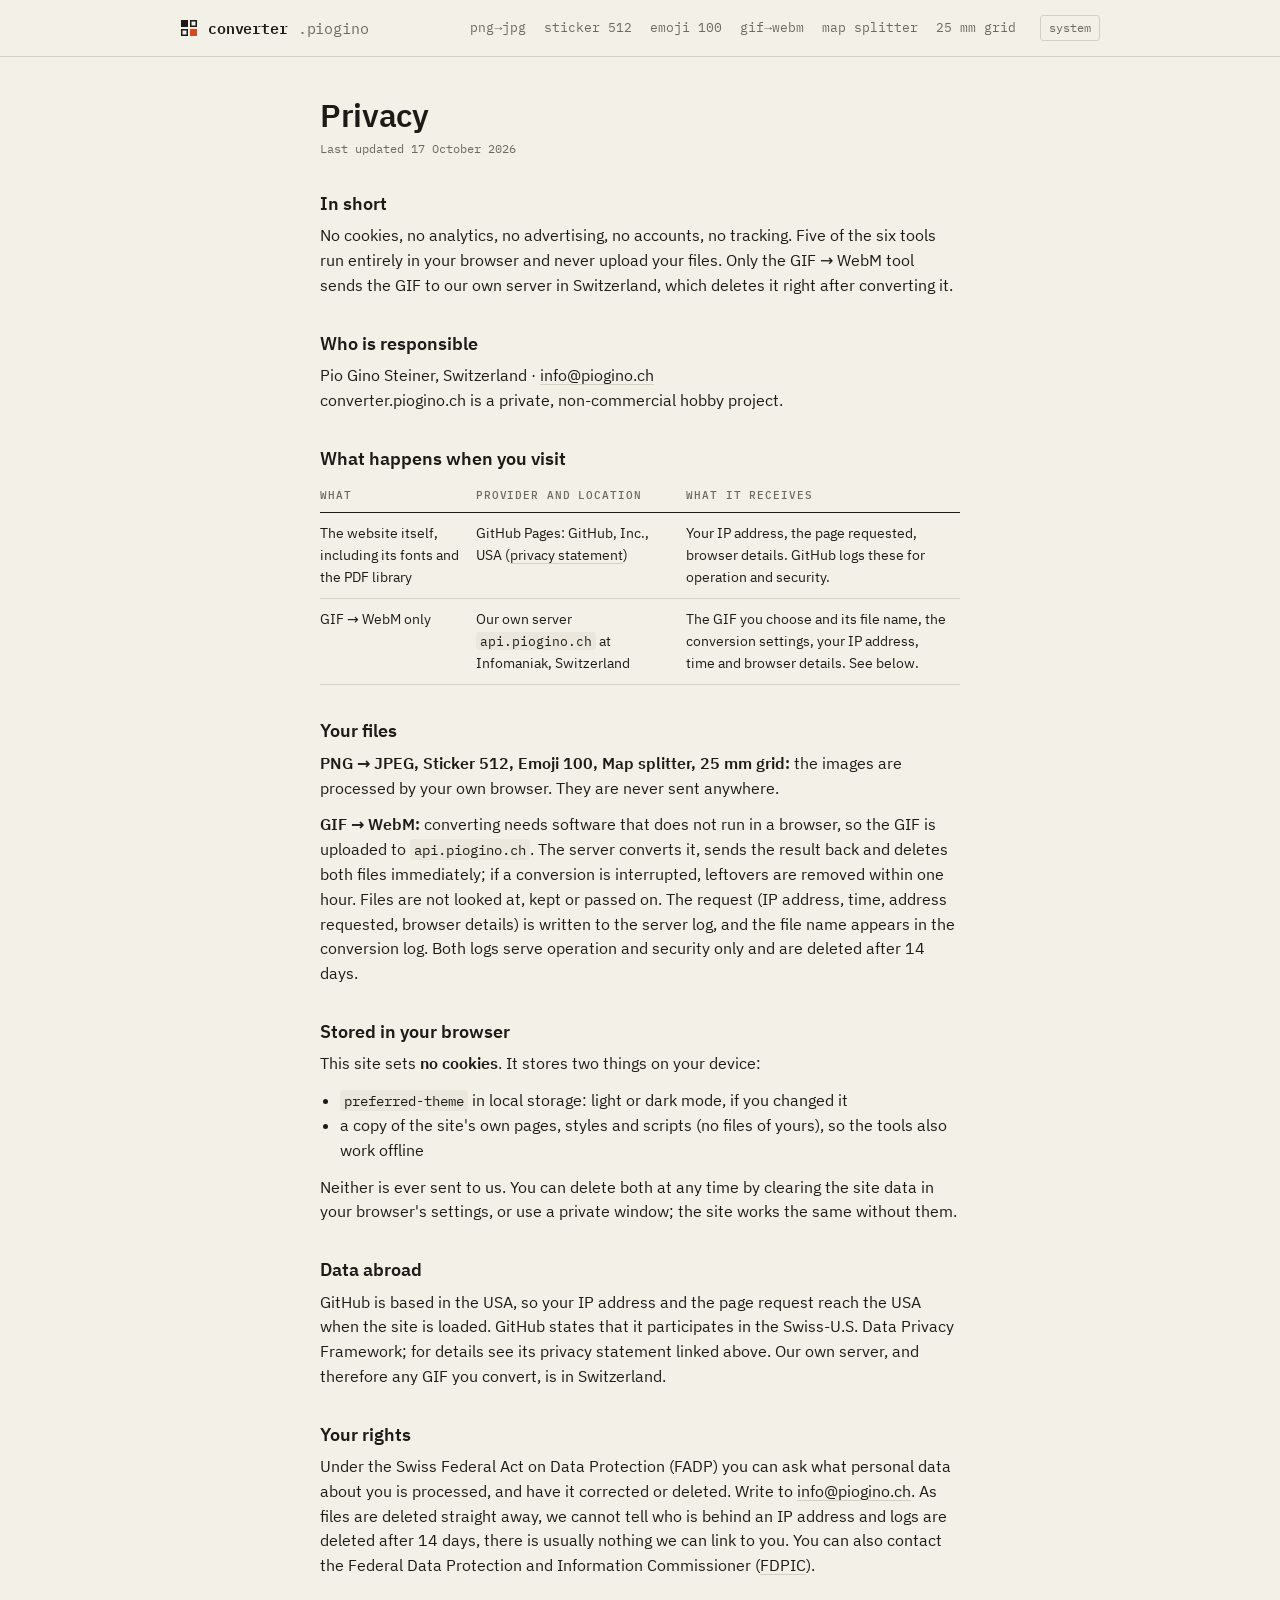
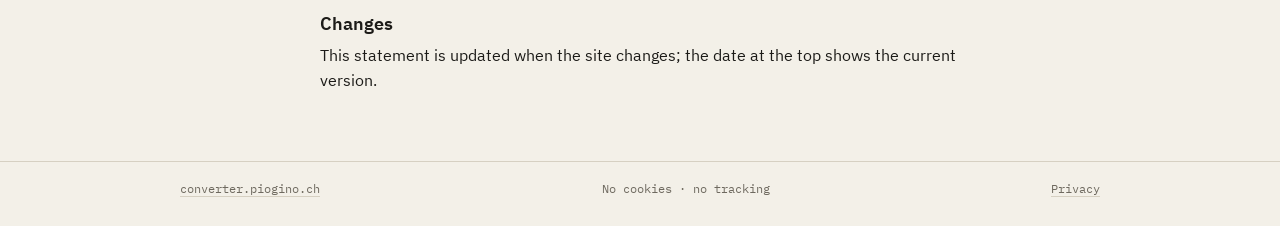
==== privacy.html @ 75ac728a "Add privacy page, self-host fonts and jsPDF Serve IBM Plex and jsPDF from the site instead of Google" ====
<!doctype html>
<html lang="en">
<head>
  <meta charset="utf-8">
  <meta name="viewport" content="width=device-width, initial-scale=1">
  <title>Privacy · converter.piogino</title>
  <meta name="description" content="What converter.piogino.ch does with your data: no cookies, no tracking, images stay in your browser.">
  <link rel="canonical" href="https://converter.piogino.ch/privacy.html">
  <link rel="icon" href="/assets/icons/icon.svg" type="image/svg+xml">
  <link rel="apple-touch-icon" href="/assets/icons/icon-192.png">
  <link rel="manifest" href="/manifest.json">
  <meta name="theme-color" content="#f3f0e8" media="(prefers-color-scheme: light)">
  <meta name="theme-color" content="#151412" media="(prefers-color-scheme: dark)">
  <link rel="stylesheet" href="/assets/site.css">
  <script>try{var t=localStorage.getItem('preferred-theme');if(t==='light'||t==='dark')document.documentElement.dataset.theme=t}catch(e){}</script>
</head>
<body>
  <!-- Privacy statement (Swiss FADP / nDSG Art. 19, Telecommunications Act Art. 45c). Keep it in step with reality:
       when a service, a stored value or the log retention changes, update this page and its date. -->
  <header class="site-head">
    <div class="wrap">
      <a class="mark" href="/"><svg viewBox="0 0 18 18" aria-hidden="true"><rect x="1" y="1" width="7" height="7" fill="currentColor"/><rect x="10.75" y="1.75" width="5.5" height="5.5" fill="none" stroke="currentColor" stroke-width="1.5"/><rect x="1.75" y="10.75" width="5.5" height="5.5" fill="none" stroke="currentColor" stroke-width="1.5"/><rect x="10" y="10" width="7" height="7" fill="var(--accent)"/></svg>converter<span>.piogino</span></a>
      <nav class="tools-nav" aria-label="Tools">
        <a href="/pages/converters/png-to-jpeg.html">png→jpg</a>
        <a href="/pages/converters/png-stickers.html">sticker 512</a>
        <a href="/pages/converters/png-icons.html">emoji 100</a>
        <a href="/pages/converters/gif-to-webm.html">gif→webm</a>
        <a href="/pages/converters/image-splitter.html">map splitter</a>
        <a href="/pages/converters/grid-generator.html">25 mm grid</a>
      </nav>
      <button class="theme-btn" type="button">system</button>
    </div>
  </header>

  <main class="wrap prose">
    <h1>Privacy</h1>
    <p class="updated">Last updated 17 October 2026</p>

    <h2>In short</h2>
    <p>No cookies, no analytics, no advertising, no accounts, no tracking. Five of the six tools run entirely in your
      browser and never upload your files. Only the GIF → WebM tool sends the GIF to our own server in Switzerland, which
      deletes it right after converting it.</p>

    <h2>Who is responsible</h2>
    <p>Pio Gino Steiner, Switzerland · <a href="mailto:info@piogino.ch">info@piogino.ch</a><br>
      converter.piogino.ch is a private, non-commercial hobby project.</p>

    <h2>What happens when you visit</h2>
    <div class="table-wrap"><table>
      <thead><tr><th>What</th><th>Provider and location</th><th>What it receives</th></tr></thead>
      <tbody>
        <tr><td>The website itself, including its fonts and the PDF library</td>
          <td>GitHub Pages: GitHub, Inc., USA (<a href="https://docs.github.com/en/site-policy/privacy-policies/github-general-privacy-statement" target="_blank" rel="noopener">privacy statement</a>)</td>
          <td>Your IP address, the page requested, browser details. GitHub logs these for operation and security.</td></tr>
        <tr><td>GIF → WebM only</td>
          <td>Our own server <code>api.piogino.ch</code> at Infomaniak, Switzerland</td>
          <td>The GIF you choose and its file name, the conversion settings, your IP address, time and browser details.
            See below.</td></tr>
      </tbody>
    </table></div>

    <h2>Your files</h2>
    <p><strong>PNG → JPEG, Sticker 512, Emoji 100, Map splitter, 25 mm grid:</strong> the images are processed by your
      own browser. They are never sent anywhere.</p>
    <p><strong>GIF → WebM:</strong> converting needs software that does not run in a browser, so the GIF is uploaded to
      <code>api.piogino.ch</code>. The server converts it, sends the result back and deletes both files immediately; if a
      conversion is interrupted, leftovers are removed within one hour. Files are not looked at, kept or passed on.
      The request (IP address, time, address requested, browser details) is written to the server log, and the file
      name appears in the conversion log. Both logs serve operation and security only and are deleted after 14 days.</p>

    <h2>Stored in your browser</h2>
    <p>This site sets <strong>no cookies</strong>. It stores two things on your device:</p>
    <ul>
      <li><code>preferred-theme</code> in local storage: light or dark mode, if you changed it</li>
      <li>a copy of the site's own pages, styles and scripts (no files of yours), so the tools also work offline</li>
    </ul>
    <p>Neither is ever sent to us. You can delete both at any time by clearing the site data in your browser's settings,
      or use a private window; the site works the same without them.</p>

    <h2>Data abroad</h2>
    <p>GitHub is based in the USA, so your IP address and the page request reach the USA when the site is loaded. GitHub
      states that it participates in the Swiss-U.S. Data Privacy Framework; for details see its privacy statement linked
      above. Our own server, and therefore any GIF you convert, is in Switzerland.</p>

    <h2>Your rights</h2>
    <p>Under the Swiss Federal Act on Data Protection (FADP) you can ask what personal data about you is processed, and
      have it corrected or deleted. Write to <a href="mailto:info@piogino.ch">info@piogino.ch</a>. As files are deleted
      straight away, we cannot tell who is behind an IP address and logs are deleted after 14 days, there is usually
      nothing we can link to you. You can also contact the Federal Data Protection and Information Commissioner
      (<a href="https://www.edoeb.admin.ch" target="_blank" rel="noopener">FDPIC</a>).</p>

    <h2>Changes</h2>
    <p>This statement is updated when the site changes; the date at the top shows the current version.</p>
  </main>

  <footer class="site-foot">
    <div class="wrap">
      <a href="/">converter.piogino.ch</a>
      <span>No cookies · no tracking</span>
      <a href="/privacy.html" aria-current="page">Privacy</a>
    </div>
  </footer>

  <script src="/assets/js/core.js"></script>
</body>
</html>
---- assets/site.css ----
/* converter.piogino.ch — one stylesheet for every page. */

/* IBM Plex, served from this site (SIL Open Font License, see assets/fonts/OFL.txt). */
@font-face { font-family: "IBM Plex Sans"; font-weight: 400; font-style: normal; font-display: swap; src: url("/assets/fonts/ibm-plex-sans-400.woff2") format("woff2"); }
@font-face { font-family: "IBM Plex Sans"; font-weight: 500; font-style: normal; font-display: swap; src: url("/assets/fonts/ibm-plex-sans-500.woff2") format("woff2"); }
@font-face { font-family: "IBM Plex Sans"; font-weight: 600; font-style: normal; font-display: swap; src: url("/assets/fonts/ibm-plex-sans-600.woff2") format("woff2"); }
@font-face { font-family: "IBM Plex Mono"; font-weight: 400; font-style: normal; font-display: swap; src: url("/assets/fonts/ibm-plex-mono-400.woff2") format("woff2"); }
@font-face { font-family: "IBM Plex Mono"; font-weight: 500; font-style: normal; font-display: swap; src: url("/assets/fonts/ibm-plex-mono-500.woff2") format("woff2"); }
@font-face { font-family: "IBM Plex Mono"; font-weight: 600; font-style: normal; font-display: swap; src: url("/assets/fonts/ibm-plex-mono-600.woff2") format("woff2"); }

:root {
  --paper: #f3f0e8;
  --paper-2: #ebe7dc;
  --ink: #1c1b18;
  --muted: #6e695f;
  --rule: #d6d0c2;
  --accent: #d9481f;
  --accent-ink: #ffffff;
  --ok: #2f7d4f;
  --bad: #b3261e;
  --checker-a: #e4dfd3;
  --checker-b: #f3f0e8;

  --sans: "IBM Plex Sans", system-ui, -apple-system, "Segoe UI", sans-serif;
  --mono: "IBM Plex Mono", ui-monospace, "SF Mono", Menlo, Consolas, monospace;
  --radius: 3px;
  --page: 960px;
  color-scheme: light;
}

@media (prefers-color-scheme: dark) {
  :root:not([data-theme="light"]) {
    --paper: #151412;
    --paper-2: #1d1c19;
    --ink: #ebe6da;
    --muted: #9b958a;
    --rule: #34312b;
    --accent: #ff6a3d;
    --accent-ink: #151412;
    --ok: #6cc28d;
    --bad: #ff8a80;
    --checker-a: #24221e;
    --checker-b: #1b1a17;
    color-scheme: dark;
  }
}
:root[data-theme="dark"] {
  --paper: #151412;
  --paper-2: #1d1c19;
  --ink: #ebe6da;
  --muted: #9b958a;
  --rule: #34312b;
  --accent: #ff6a3d;
  --accent-ink: #151412;
  --ok: #6cc28d;
  --bad: #ff8a80;
  --checker-a: #24221e;
  --checker-b: #1b1a17;
  color-scheme: dark;
}

*, *::before, *::after { box-sizing: border-box; }

html { -webkit-text-size-adjust: 100%; }

body {
  margin: 0;
  background: var(--paper);
  color: var(--ink);
  font: 400 16px/1.55 var(--sans);
  -webkit-font-smoothing: antialiased;
}

a { color: inherit; text-decoration-color: var(--rule); text-underline-offset: 3px; }
a:hover { text-decoration-color: var(--accent); }

:focus-visible { outline: 2px solid var(--accent); outline-offset: 2px; }

.wrap { max-width: var(--page); margin: 0 auto; padding: 0 20px; }

/* ---------- header ---------- */

.site-head {
  border-bottom: 1px solid var(--rule);
}
.site-head .wrap {
  display: flex;
  align-items: center;
  gap: 24px;
  min-height: 56px;
  flex-wrap: wrap;
}
.mark {
  font: 600 15px/1 var(--mono);
  letter-spacing: -0.01em;
  text-decoration: none;
  display: inline-flex;
  align-items: center;
  gap: 10px;
}
.mark span { color: var(--muted); font-weight: 400; }
.mark svg { width: 18px; height: 18px; }

.tools-nav {
  display: flex;
  gap: 4px 18px;
  flex-wrap: wrap;
  font: 400 13px/1 var(--mono);
  margin-left: auto;
}
.tools-nav a {
  text-decoration: none;
  color: var(--muted);
  padding: 6px 0;
  border-bottom: 2px solid transparent;
}
.tools-nav a:hover { color: var(--ink); }
.tools-nav a[aria-current="page"] { color: var(--ink); border-bottom-color: var(--accent); }

.theme-btn {
  background: none;
  border: 1px solid var(--rule);
  border-radius: var(--radius);
  color: var(--muted);
  font: 400 12px/1 var(--mono);
  padding: 6px 8px;
  cursor: pointer;
}
.theme-btn:hover { color: var(--ink); border-color: var(--ink); }

@media (max-width: 720px) {
  .tools-nav { order: 3; width: 100%; margin: 0 0 10px; gap: 2px 14px; }
}

/* ---------- page intro ---------- */

main { padding: 40px 0 72px; }

.intro { margin-bottom: 32px; }
.intro h1 {
  font-size: clamp(30px, 5vw, 44px);
  line-height: 1.05;
  letter-spacing: -0.025em;
  font-weight: 600;
  margin: 0 0 12px;
}
.intro h1 .arrow { color: var(--accent); font-weight: 400; }
.intro p { margin: 0; max-width: 60ch; color: var(--muted); }

.spec {
  display: flex;
  flex-wrap: wrap;
  gap: 6px 20px;
  margin-top: 16px;
  font: 400 12px/1.4 var(--mono);
  color: var(--muted);
  text-transform: uppercase;
  letter-spacing: 0.04em;
}
.spec b { color: var(--ink); font-weight: 500; }

/* ---------- form controls ---------- */

.panel {
  display: grid;
  grid-template-columns: repeat(auto-fit, minmax(200px, 1fr));
  gap: 20px 32px;
  padding: 20px 0;
  border-top: 1px solid var(--rule);
  border-bottom: 1px solid var(--rule);
  margin-bottom: 24px;
}
.field { display: flex; flex-direction: column; gap: 8px; min-width: 0; }
.field > label, .field > .label, legend {
  font: 500 11px/1 var(--mono);
  text-transform: uppercase;
  letter-spacing: 0.08em;
  color: var(--muted);
}
fieldset { border: 0; margin: 0; padding: 0; min-width: 0; }
fieldset legend { padding: 0; margin-bottom: 8px; }
.field output, .value {
  font: 400 13px/1 var(--mono);
  color: var(--ink);
}
.row { display: flex; align-items: center; gap: 12px; }
.row > input[type="range"] { flex: 1; }
.hint { font-size: 13px; color: var(--muted); margin: 0; }

input[type="range"] {
  -webkit-appearance: none;
  appearance: none;
  height: 20px;
  background: transparent;
  margin: 0;
  min-width: 0;
}
input[type="range"]::-webkit-slider-runnable-track { height: 2px; background: var(--rule); }
input[type="range"]::-moz-range-track { height: 2px; background: var(--rule); }
input[type="range"]::-webkit-slider-thumb {
  -webkit-appearance: none;
  width: 14px; height: 14px; margin-top: -6px;
  border-radius: 50%;
  background: var(--ink);
  border: 0;
}
input[type="range"]::-moz-range-thumb {
  width: 14px; height: 14px; border-radius: 50%; background: var(--ink); border: 0;
}
input[type="range"]:hover::-webkit-slider-thumb { background: var(--accent); }
input[type="range"]:hover::-moz-range-thumb { background: var(--accent); }

input[type="number"], input[type="text"], select {
  font: 400 14px/1 var(--mono);
  color: var(--ink);
  background: var(--paper);
  border: 1px solid var(--rule);
  border-radius: var(--radius);
  padding: 8px 10px;
  width: 100%;
  min-width: 0;
}
input[type="number"]:focus, select:focus { border-color: var(--ink); outline: none; }

input[type="color"] {
  width: 40px; height: 32px;
  padding: 2px;
  border: 1px solid var(--rule);
  border-radius: var(--radius);
  background: var(--paper);
  cursor: pointer;
}

/* segmented control built from radio inputs */
.seg {
  display: inline-flex;
  border: 1px solid var(--rule);
  border-radius: var(--radius);
  overflow: hidden;
  flex-wrap: wrap;
  max-width: 100%;
}
.seg label { position: relative; cursor: pointer; }
.seg input { position: absolute; opacity: 0; inset: 0; margin: 0; cursor: pointer; }
.seg span {
  display: block;
  padding: 7px 12px;
  font: 400 13px/1.2 var(--mono);
  color: var(--muted);
  border-right: 1px solid var(--rule);
  white-space: nowrap;
}
.seg label:last-child span { border-right: 0; }
.seg input:checked + span { background: var(--ink); color: var(--paper); }
.seg input:focus-visible + span { outline: 2px solid var(--accent); outline-offset: -2px; }

.check { display: inline-flex; align-items: center; gap: 8px; font-size: 14px; cursor: pointer; }
.check input { accent-color: var(--accent); width: 16px; height: 16px; margin: 0; }

/* ---------- buttons ---------- */

.btn {
  display: inline-flex;
  align-items: center;
  justify-content: center;
  gap: 8px;
  font: 500 14px/1 var(--sans);
  padding: 11px 16px;
  border-radius: var(--radius);
  border: 1px solid var(--ink);
  background: var(--ink);
  color: var(--paper);
  cursor: pointer;
  text-decoration: none;
  white-space: nowrap;
}
.btn:hover { background: var(--accent); border-color: var(--accent); color: var(--accent-ink); }
.btn.ghost { background: transparent; color: var(--ink); border-color: var(--rule); }
.btn.ghost:hover { border-color: var(--ink); background: transparent; color: var(--ink); }
.btn.small { padding: 7px 10px; font-size: 13px; }
.btn:disabled { opacity: 0.4; cursor: not-allowed; }
.btn:disabled:hover { background: var(--ink); border-color: var(--ink); color: var(--paper); }
.btn.ghost:disabled:hover { background: transparent; color: var(--ink); border-color: var(--rule); }

.actions { display: flex; flex-wrap: wrap; gap: 10px; align-items: center; }

/* ---------- drop zone ---------- */

.drop {
  position: relative;
  display: grid;
  place-items: center;
  text-align: center;
  min-height: 180px;
  padding: 32px 20px;
  border: 1.5px dashed var(--rule);
  border-radius: var(--radius);
  cursor: pointer;
  transition: border-color 0.12s, background 0.12s;
}
.drop:hover, .drop.over { border-color: var(--accent); }
.drop.over { background: var(--paper-2); }
.drop.busy { pointer-events: none; opacity: 0.6; }
.drop strong { display: block; font-size: 18px; font-weight: 500; letter-spacing: -0.01em; }
.drop small { display: block; margin-top: 6px; color: var(--muted); font: 400 12px/1.4 var(--mono); }
.drop input[type="file"] { position: absolute; width: 1px; height: 1px; opacity: 0; pointer-events: none; }

/* ---------- messages ---------- */

.msg {
  margin: 16px 0 0;
  padding: 10px 12px;
  border-left: 3px solid var(--muted);
  background: var(--paper-2);
  font-size: 14px;
}
.msg.bad { border-left-color: var(--bad); }
.msg.ok { border-left-color: var(--ok); }
.msg:empty { display: none; }

.busy-line { display: inline-flex; align-items: center; gap: 10px; }
.busy-line::before {
  content: "";
  width: 10px; height: 10px;
  border: 1.5px solid var(--muted);
  border-top-color: transparent;
  border-radius: 50%;
  animation: spin 0.7s linear infinite;
}
@keyframes spin { to { transform: rotate(360deg); } }

/* ---------- results ---------- */

.results { margin-top: 28px; }
.results:empty { display: none; }
.results-head {
  display: flex;
  align-items: baseline;
  justify-content: space-between;
  gap: 12px;
  flex-wrap: wrap;
  padding-bottom: 10px;
  border-bottom: 1px solid var(--ink);
}
.results-head h2 { font: 500 11px/1 var(--mono); text-transform: uppercase; letter-spacing: 0.08em; margin: 0; color: var(--muted); }
.result {
  display: grid;
  grid-template-columns: auto minmax(0, 1fr) auto auto;
  align-items: center;
  gap: 14px;
  padding: 10px 0;
  border-bottom: 1px solid var(--rule);
  font-size: 14px;
}
.result .thumb {
  width: 44px; height: 44px;
  object-fit: contain;
  background: repeating-conic-gradient(var(--checker-a) 0 25%, var(--checker-b) 0 50%) 0 0 / 10px 10px;
  border-radius: 2px;
}
.result .thumb.blank { display: block; }
.result .name { overflow: hidden; text-overflow: ellipsis; white-space: nowrap; }
.result .meta { font: 400 12px/1.3 var(--mono); color: var(--muted); white-space: nowrap; }
.result.failed .meta { color: var(--bad); white-space: normal; }
.result.warn .meta { color: var(--accent); }
.result a.dl { font: 500 13px/1 var(--mono); text-decoration: none; color: var(--accent); }
.result a.dl:hover { text-decoration: underline; }

@media (max-width: 560px) {
  .result { grid-template-columns: auto minmax(0, 1fr) auto; }
  .result .meta { grid-column: 2 / 4; grid-row: 2; white-space: normal; }
}

/* ---------- notes ---------- */

.notes {
  margin-top: 56px;
  padding-top: 20px;
  border-top: 1px solid var(--rule);
  display: grid;
  grid-template-columns: repeat(auto-fit, minmax(240px, 1fr));
  gap: 20px 40px;
  font-size: 14px;
  color: var(--muted);
}
.notes h2 { font: 500 11px/1 var(--mono); text-transform: uppercase; letter-spacing: 0.08em; color: var(--ink); margin: 0 0 10px; }
.notes p, .notes ul, .notes ol { margin: 0 0 8px; }
.notes ul, .notes ol { padding-left: 18px; }
.notes code { font: 400 12.5px var(--mono); color: var(--ink); }

/* ---------- footer ---------- */

.site-foot {
  border-top: 1px solid var(--rule);
  font: 400 12px/1.5 var(--mono);
  color: var(--muted);
}
.site-foot .wrap { display: flex; justify-content: space-between; gap: 12px; flex-wrap: wrap; padding-top: 18px; padding-bottom: 28px; }

/* ---------- landing ---------- */

.index { list-style: none; margin: 0; padding: 0; border-top: 1px solid var(--ink); }
.index-group {
  font: 500 11px/1 var(--mono);
  text-transform: uppercase;
  letter-spacing: 0.08em;
  color: var(--muted);
  padding: 28px 0 10px;
  border-bottom: 1px solid var(--rule);
}
.index-group:first-child { padding-top: 14px; }
.index a {
  display: grid;
  grid-template-columns: 3ch minmax(0, 15rem) minmax(0, 1fr) auto;
  gap: 18px;
  align-items: baseline;
  padding: 16px 0;
  border-bottom: 1px solid var(--rule);
  text-decoration: none;
}
.index .n { font: 400 12px/1 var(--mono); color: var(--muted); }
.index .t { font-size: 20px; font-weight: 500; letter-spacing: -0.015em; }
.index .t .arrow { color: var(--accent); font-weight: 400; }
.index .d { color: var(--muted); font-size: 14.5px; }
.index .w { font: 400 11px/1 var(--mono); text-transform: uppercase; letter-spacing: 0.06em; color: var(--muted); border: 1px solid var(--rule); padding: 4px 6px; border-radius: 2px; }
.index a:hover .t { color: var(--accent); }
.index a:hover .n { color: var(--accent); }

@media (max-width: 720px) {
  .index a { grid-template-columns: 3ch minmax(0, 1fr) auto; row-gap: 6px; }
  .index .d { grid-column: 2 / 4; }
  .index .w { grid-row: 1; grid-column: 3; }
}

/* ---------- tool-specific bits shared by several pages ---------- */

.stage {
  background: repeating-conic-gradient(var(--checker-a) 0 25%, var(--checker-b) 0 50%) 0 0 / 16px 16px;
  border: 1px solid var(--rule);
  border-radius: var(--radius);
  display: grid;
  place-items: center;
  overflow: hidden;
  padding: 16px;
}
.stage canvas, .stage video, .stage img { max-width: 100%; height: auto; display: block; }

.two-col { display: grid; grid-template-columns: minmax(0, 1.4fr) minmax(0, 1fr); gap: 28px; align-items: start; }
@media (max-width: 820px) { .two-col { grid-template-columns: minmax(0, 1fr); } }

.facts { margin: 0; display: grid; grid-template-columns: auto 1fr; gap: 8px 16px; font-size: 14px; }
.facts dt { font: 400 12px/1.6 var(--mono); color: var(--muted); text-transform: uppercase; letter-spacing: 0.04em; }
.facts dd { margin: 0; font-family: var(--mono); font-size: 13.5px; }
.facts .warn { color: var(--accent); }

[hidden] { display: none !important; }

.visually-hidden {
  position: absolute !important;
  width: 1px; height: 1px; overflow: hidden;
  clip: rect(0 0 0 0); white-space: nowrap;
}

/* ---------- side panels (splitter, grid) ---------- */

.panel.stacked { grid-template-columns: minmax(0, 1fr); gap: 18px; margin: 20px 0; }
.two-col > div > .panel.stacked:first-child { margin-top: 0; }
.row.split { gap: 20px; align-items: flex-start; }
.row.split > .field { flex: 1; }
.facts { padding: 4px 0; }

.grid-stage { min-height: 320px; }
.grid-stage canvas { image-rendering: auto; box-shadow: 0 0 0 1px var(--rule); }

/* ---------- GIF trimmer ---------- */

.editor { margin-top: 28px; }
.editor-head {
  display: flex; justify-content: space-between; align-items: center; gap: 12px;
  padding-bottom: 10px; margin-bottom: 14px; border-bottom: 1px solid var(--ink);
}
.editor-name { font: 500 14px/1.3 var(--mono); overflow: hidden; text-overflow: ellipsis; white-space: nowrap; }
.editor-stage { min-height: 200px; }
.editor-stage video, .editor-stage img { max-height: 380px; width: auto; }

.timeline { margin: 18px 0 6px; user-select: none; -webkit-user-select: none; }
.tl-track {
  position: relative;
  height: 44px;
  background: var(--paper-2);
  border: 1px solid var(--rule);
  border-radius: var(--radius);
  touch-action: none;
  cursor: pointer;
}
.tl-sel {
  position: absolute; top: -1px; bottom: -1px;
  background: color-mix(in srgb, var(--accent) 16%, transparent);
  border: 2px solid var(--accent);
  border-radius: var(--radius);
  cursor: grab;
}
.tl-sel.dragging { cursor: grabbing; }
.tl-handle {
  position: absolute; top: 50%;
  width: 14px; height: 30px; margin-top: -15px;
  background: var(--accent);
  border-radius: 2px;
  cursor: ew-resize;
  touch-action: none;
}
.tl-handle::after { /* bigger touch target */
  content: ""; position: absolute; inset: -10px -12px;
}
#hStart { left: -8px; }
#hEnd { right: -8px; }
.tl-head {
  position: absolute; top: -6px; bottom: -6px; width: 2px; margin-left: -1px;
  background: var(--ink);
  pointer-events: none;
}
.tl-scale { display: flex; justify-content: space-between; font: 400 11px/1 var(--mono); color: var(--muted); margin-top: 8px; }

.editor-controls { display: flex; flex-wrap: wrap; align-items: flex-end; gap: 14px 18px; margin: 16px 0 6px; }
.field.compact { gap: 6px; }
.field.compact input { width: 92px; }
.field.compact .value { display: block; padding: 8px 0; min-width: 6ch; }
.field.compact .value.over { color: var(--accent); }
.editor-presets { display: inline-flex; gap: 8px; flex-wrap: wrap; margin-left: auto; }
.editor .actions { margin-top: 14px; }
@media (max-width: 640px) { .editor-presets { margin-left: 0; } }

/* ---------- text pages (privacy) ---------- */

.prose { max-width: 680px; padding-top: 40px; padding-bottom: 56px; }
.prose h1 { font: 600 32px/1.15 var(--sans); letter-spacing: -0.01em; margin: 0 0 6px; }
.prose h2 { font: 600 18px/1.3 var(--sans); margin: 34px 0 8px; }
.prose p, .prose ul { margin: 0 0 12px; }
.prose ul { padding-left: 20px; }
.prose code { font: 400 0.9em var(--mono); background: var(--paper-2); padding: 1px 4px; border-radius: var(--radius); }
.prose .updated { font: 400 12px/1.5 var(--mono); color: var(--muted); margin-bottom: 26px; }
.table-wrap { overflow-x: auto; margin: 0 0 12px; }
.prose table { border-collapse: collapse; width: 100%; font-size: 14px; }
.prose th, .prose td { text-align: left; vertical-align: top; padding: 10px 12px 10px 0; border-bottom: 1px solid var(--rule); }
.prose th { font: 500 11px/1.3 var(--mono); text-transform: uppercase; letter-spacing: 0.08em; color: var(--muted); border-bottom-color: var(--ink); }
@media (max-width: 560px) { .prose th, .prose td { min-width: 9em; } }
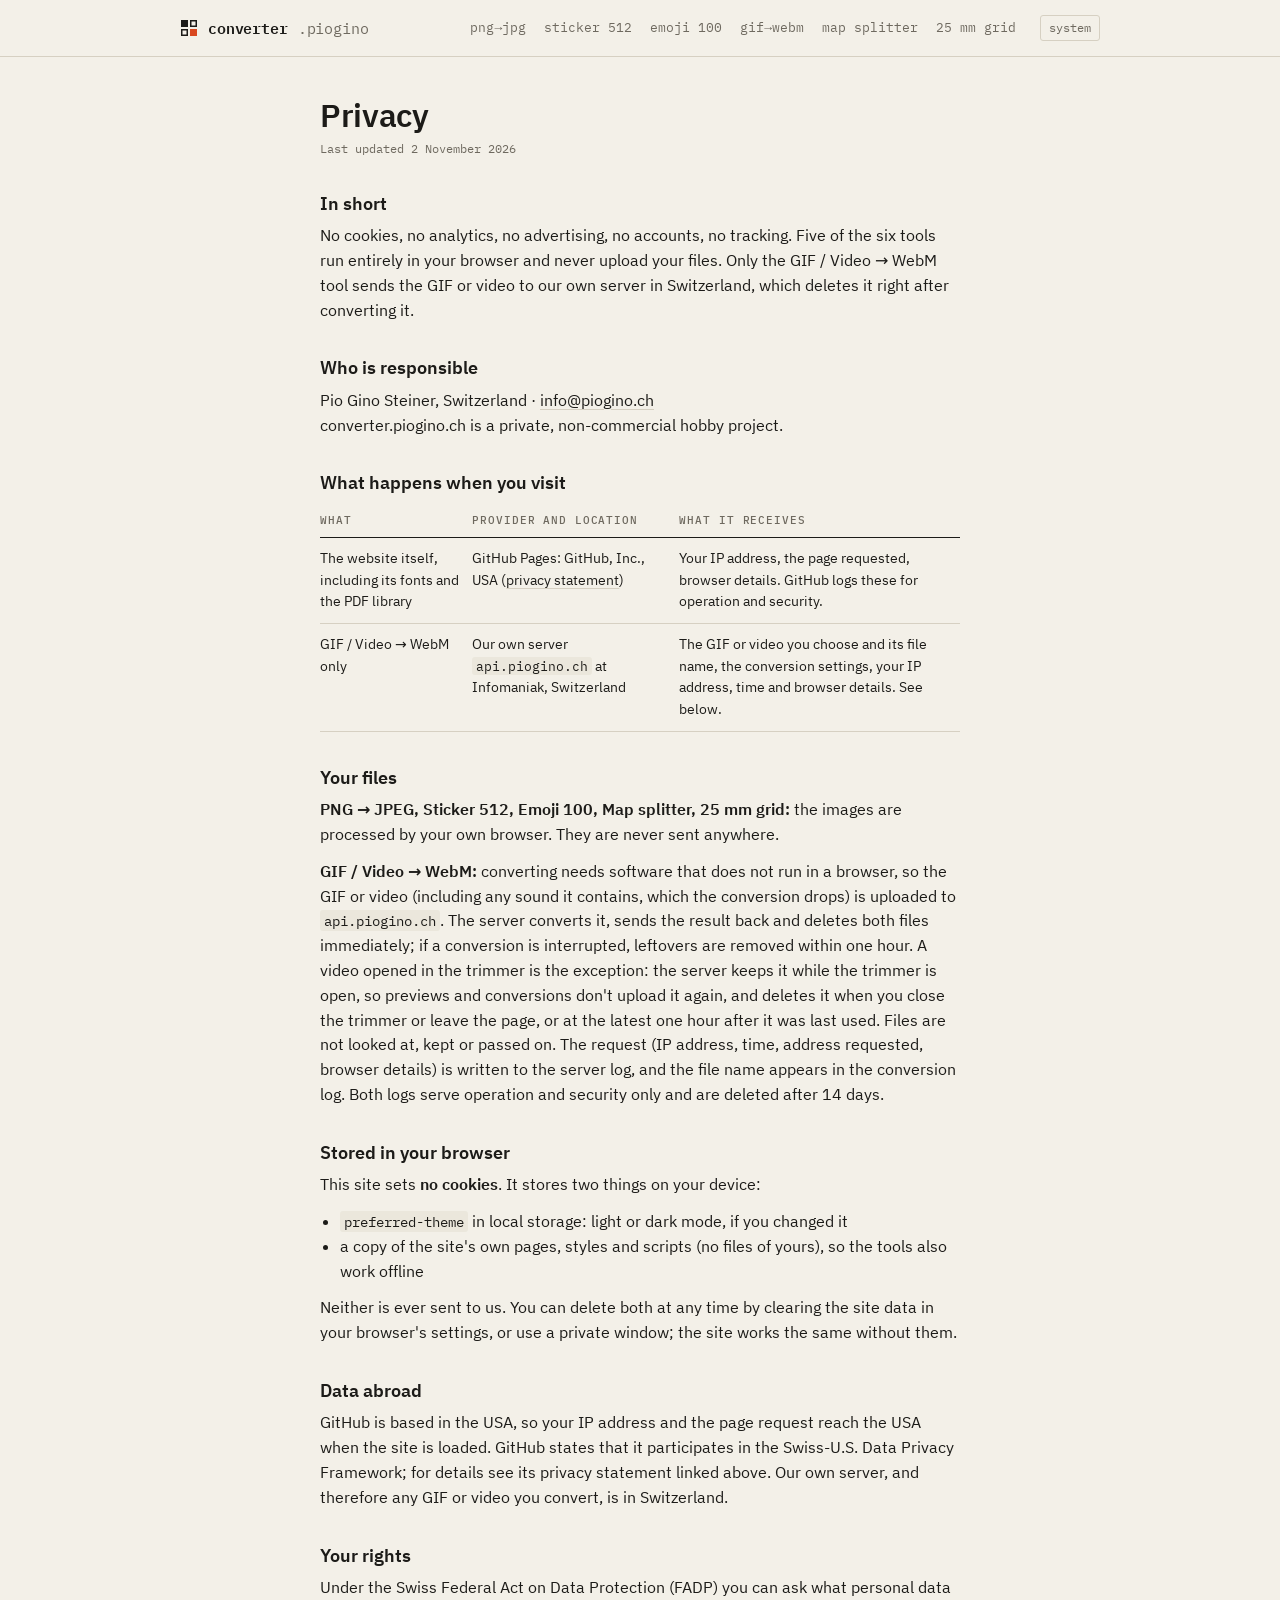
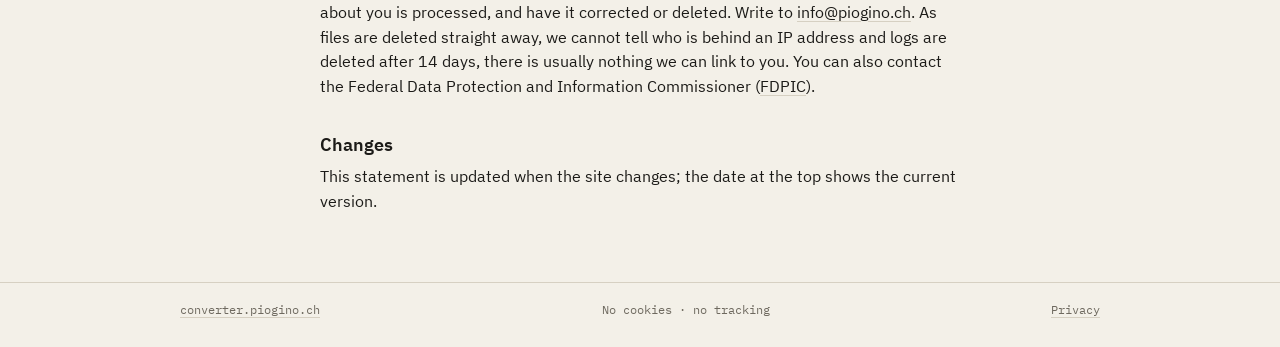
==== commit af3f5c6b: "GIF tool: accept OBS videos (MKV/MP4/MOV), save videos as GIF with live preview - Videos open in the" ====
--- a/privacy.html
+++ b/privacy.html
@@ -34,12 +34,12 @@
 
   <main class="wrap prose">
     <h1>Privacy</h1>
-    <p class="updated">Last updated 17 October 2026</p>
+    <p class="updated">Last updated 2 November 2026</p>
 
     <h2>In short</h2>
     <p>No cookies, no analytics, no advertising, no accounts, no tracking. Five of the six tools run entirely in your
-      browser and never upload your files. Only the GIF → WebM tool sends the GIF to our own server in Switzerland, which
-      deletes it right after converting it.</p>
+      browser and never upload your files. Only the GIF / Video → WebM tool sends the GIF or video to our own server in Switzerland,
+      which deletes it right after converting it.</p>
 
     <h2>Who is responsible</h2>
     <p>Pio Gino Steiner, Switzerland · <a href="mailto:info@piogino.ch">info@piogino.ch</a><br>
@@ -52,9 +52,9 @@
         <tr><td>The website itself, including its fonts and the PDF library</td>
           <td>GitHub Pages: GitHub, Inc., USA (<a href="https://docs.github.com/en/site-policy/privacy-policies/github-general-privacy-statement" target="_blank" rel="noopener">privacy statement</a>)</td>
           <td>Your IP address, the page requested, browser details. GitHub logs these for operation and security.</td></tr>
-        <tr><td>GIF → WebM only</td>
+        <tr><td>GIF / Video → WebM only</td>
           <td>Our own server <code>api.piogino.ch</code> at Infomaniak, Switzerland</td>
-          <td>The GIF you choose and its file name, the conversion settings, your IP address, time and browser details.
+          <td>The GIF or video you choose and its file name, the conversion settings, your IP address, time and browser details.
             See below.</td></tr>
       </tbody>
     </table></div>
@@ -62,9 +62,12 @@
     <h2>Your files</h2>
     <p><strong>PNG → JPEG, Sticker 512, Emoji 100, Map splitter, 25 mm grid:</strong> the images are processed by your
       own browser. They are never sent anywhere.</p>
-    <p><strong>GIF → WebM:</strong> converting needs software that does not run in a browser, so the GIF is uploaded to
+    <p><strong>GIF / Video → WebM:</strong> converting needs software that does not run in a browser, so the GIF or video
+      (including any sound it contains, which the conversion drops) is uploaded to
       <code>api.piogino.ch</code>. The server converts it, sends the result back and deletes both files immediately; if a
-      conversion is interrupted, leftovers are removed within one hour. Files are not looked at, kept or passed on.
+      conversion is interrupted, leftovers are removed within one hour. A video opened in the trimmer is the exception:
+      the server keeps it while the trimmer is open, so previews and conversions don't upload it again, and deletes it
+      when you close the trimmer or leave the page, or at the latest one hour after it was last used. Files are not looked at, kept or passed on.
       The request (IP address, time, address requested, browser details) is written to the server log, and the file
       name appears in the conversion log. Both logs serve operation and security only and are deleted after 14 days.</p>
 
@@ -80,7 +83,7 @@
     <h2>Data abroad</h2>
     <p>GitHub is based in the USA, so your IP address and the page request reach the USA when the site is loaded. GitHub
       states that it participates in the Swiss-U.S. Data Privacy Framework; for details see its privacy statement linked
-      above. Our own server, and therefore any GIF you convert, is in Switzerland.</p>
+      above. Our own server, and therefore any GIF or video you convert, is in Switzerland.</p>
 
     <h2>Your rights</h2>
     <p>Under the Swiss Federal Act on Data Protection (FADP) you can ask what personal data about you is processed, and
--- a/assets/site.css
+++ b/assets/site.css
@@ -528,6 +528,11 @@
 .field.compact .value.over { color: var(--accent); }
 .editor-presets { display: inline-flex; gap: 8px; flex-wrap: wrap; margin-left: auto; }
 .editor .actions { margin-top: 14px; }
+.gif-preview { margin: 12px 0 0; }
+.gif-preview .stage { min-height: 80px; }
+.gif-preview img { max-height: 380px; width: auto; }
+.gif-preview figcaption { margin-top: 6px; font-family: var(--mono); }
+.gif-preview.stale img { opacity: 0.45; }
 @media (max-width: 640px) { .editor-presets { margin-left: 0; } }
 
 /* ---------- text pages (privacy) ---------- */
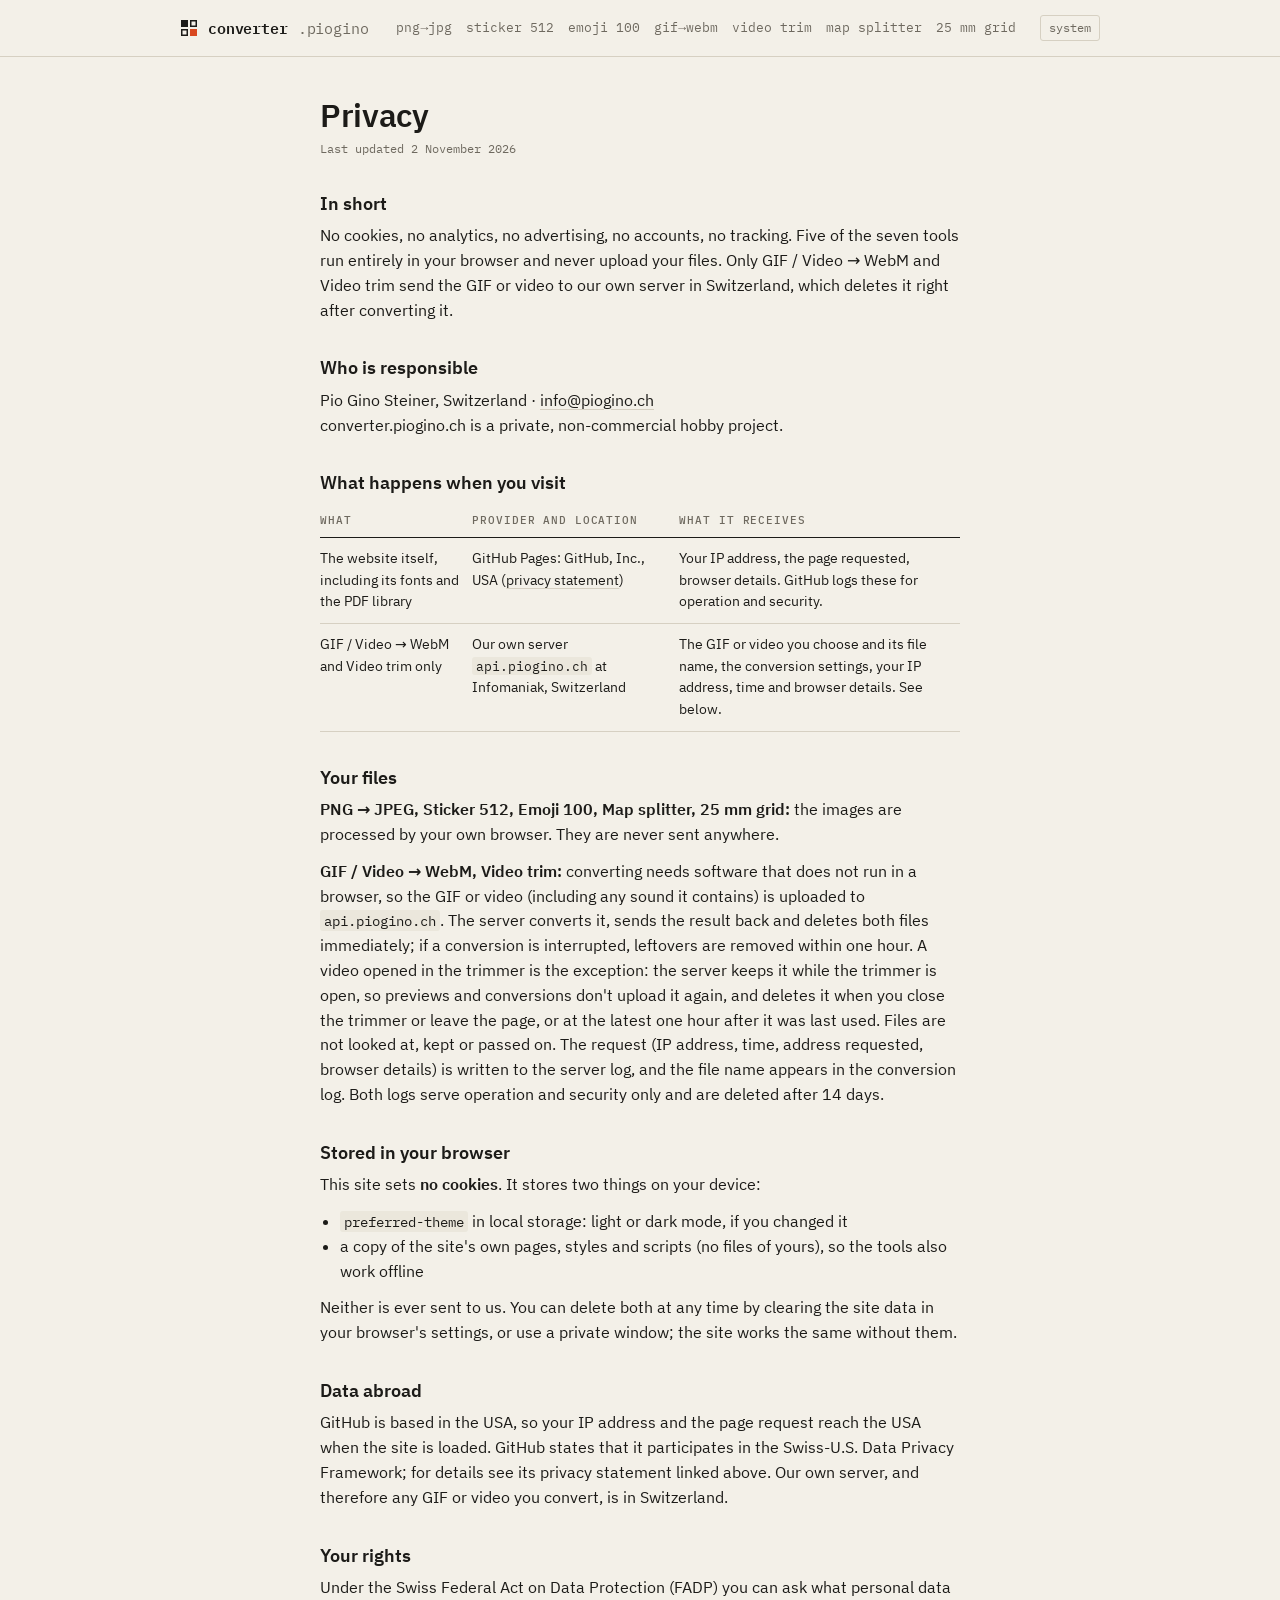
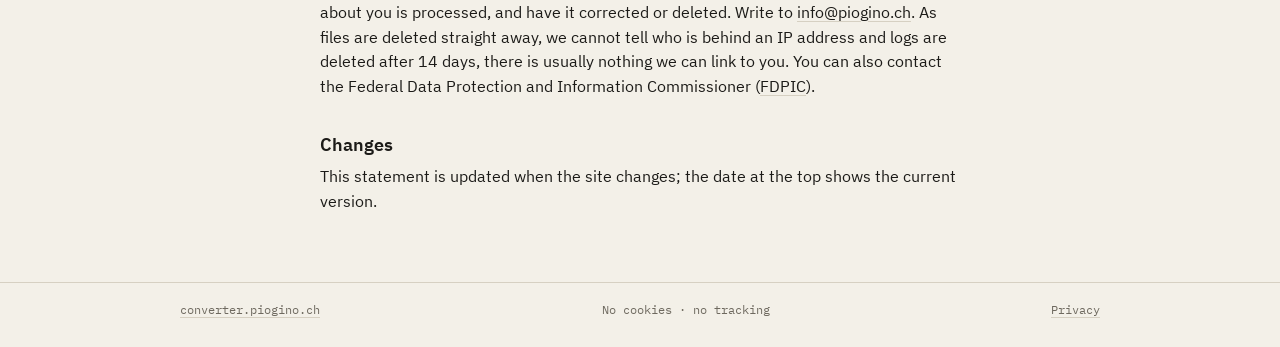
==== commit ce2ee2ec: "Add video trim tool, crop and sticker layout with Telegram-style preview - Video trim page: cut OBS " ====
--- a/privacy.html
+++ b/privacy.html
@@ -25,6 +25,7 @@
         <a href="/pages/converters/png-stickers.html">sticker 512</a>
         <a href="/pages/converters/png-icons.html">emoji 100</a>
         <a href="/pages/converters/gif-to-webm.html">gif→webm</a>
+        <a href="/pages/converters/video-trim.html">video trim</a>
         <a href="/pages/converters/image-splitter.html">map splitter</a>
         <a href="/pages/converters/grid-generator.html">25 mm grid</a>
       </nav>
@@ -37,9 +38,9 @@
     <p class="updated">Last updated 2 November 2026</p>
 
     <h2>In short</h2>
-    <p>No cookies, no analytics, no advertising, no accounts, no tracking. Five of the six tools run entirely in your
-      browser and never upload your files. Only the GIF / Video → WebM tool sends the GIF or video to our own server in Switzerland,
-      which deletes it right after converting it.</p>
+    <p>No cookies, no analytics, no advertising, no accounts, no tracking. Five of the seven tools run entirely in your
+      browser and never upload your files. Only GIF / Video → WebM and Video trim send the GIF or video to our own server in
+      Switzerland, which deletes it right after converting it.</p>
 
     <h2>Who is responsible</h2>
     <p>Pio Gino Steiner, Switzerland · <a href="mailto:info@piogino.ch">info@piogino.ch</a><br>
@@ -52,7 +53,7 @@
         <tr><td>The website itself, including its fonts and the PDF library</td>
           <td>GitHub Pages: GitHub, Inc., USA (<a href="https://docs.github.com/en/site-policy/privacy-policies/github-general-privacy-statement" target="_blank" rel="noopener">privacy statement</a>)</td>
           <td>Your IP address, the page requested, browser details. GitHub logs these for operation and security.</td></tr>
-        <tr><td>GIF / Video → WebM only</td>
+        <tr><td>GIF / Video → WebM and Video trim only</td>
           <td>Our own server <code>api.piogino.ch</code> at Infomaniak, Switzerland</td>
           <td>The GIF or video you choose and its file name, the conversion settings, your IP address, time and browser details.
             See below.</td></tr>
@@ -62,8 +63,8 @@
     <h2>Your files</h2>
     <p><strong>PNG → JPEG, Sticker 512, Emoji 100, Map splitter, 25 mm grid:</strong> the images are processed by your
       own browser. They are never sent anywhere.</p>
-    <p><strong>GIF / Video → WebM:</strong> converting needs software that does not run in a browser, so the GIF or video
-      (including any sound it contains, which the conversion drops) is uploaded to
+    <p><strong>GIF / Video → WebM, Video trim:</strong> converting needs software that does not run in a browser, so the GIF or video
+      (including any sound it contains) is uploaded to
       <code>api.piogino.ch</code>. The server converts it, sends the result back and deletes both files immediately; if a
       conversion is interrupted, leftovers are removed within one hour. A video opened in the trimmer is the exception:
       the server keeps it while the trimmer is open, so previews and conversions don't upload it again, and deletes it
--- a/assets/site.css
+++ b/assets/site.css
@@ -103,7 +103,7 @@
 
 .tools-nav {
   display: flex;
-  gap: 4px 18px;
+  gap: 4px 14px;
   flex-wrap: wrap;
   font: 400 13px/1 var(--mono);
   margin-left: auto;
@@ -524,10 +524,64 @@
 .editor-controls { display: flex; flex-wrap: wrap; align-items: flex-end; gap: 14px 18px; margin: 16px 0 6px; }
 .field.compact { gap: 6px; }
 .field.compact input { width: 92px; }
+.field.compact .seg input { width: auto; }
 .field.compact .value { display: block; padding: 8px 0; min-width: 6ch; }
 .field.compact .value.over { color: var(--accent); }
 .editor-presets { display: inline-flex; gap: 8px; flex-wrap: wrap; margin-left: auto; }
 .editor .actions { margin-top: 14px; }
+.video-cut { margin-top: 18px; }
+.crop-wrap { position: relative; line-height: 0; }
+.crop-wrap.cropping { cursor: crosshair; touch-action: none; user-select: none; -webkit-user-select: none; overflow: hidden; }
+.crop-box { position: absolute; box-shadow: 0 0 0 9999px rgb(0 0 0 / 0.5); outline: 1px solid #fff; cursor: move; }
+.crop-handle { position: absolute; width: 14px; height: 14px; margin: -7px 0 0 -7px; background: #fff; border: 2px solid var(--accent); }
+.crop-handle.nw { left: 0; top: 0; cursor: nwse-resize; }
+.crop-handle.n { left: 50%; top: 0; cursor: ns-resize; }
+.crop-handle.ne { left: 100%; top: 0; cursor: nesw-resize; }
+.crop-handle.e { left: 100%; top: 50%; cursor: ew-resize; }
+.crop-handle.se { left: 100%; top: 100%; cursor: nwse-resize; }
+.crop-handle.s { left: 50%; top: 100%; cursor: ns-resize; }
+.crop-handle.sw { left: 0; top: 100%; cursor: nesw-resize; }
+.crop-handle.w { left: 0; top: 50%; cursor: ew-resize; }
+.crop-box.square .crop-handle:is(.n, .e, .s, .w) { display: none; }
+@media (pointer: coarse) { .crop-handle { width: 22px; height: 22px; margin: -11px 0 0 -11px; } }
+.crop-controls { align-items: center; margin-top: 12px; }
+.crop-info { flex: 1 1 260px; font-family: var(--mono); }
+.crop-info.warn { color: var(--accent); }
+.layout-controls { margin-top: 4px; }
+.layout-range input[type="range"] { width: 140px; }
+.layout-range .label output { color: var(--ink); margin-left: 4px; }
+
+/* Telegram-style chat for the sticker preview (Telegram Desktop's night theme colours; fixed, whatever the site theme) */
+.tg-preview { margin: 14px 0 0; }
+.tg-preview figcaption { margin-top: 8px; display: flex; flex-wrap: wrap; gap: 6px 16px; align-items: center; }
+.tg-chat {
+  background: #0e1621;
+  border-radius: var(--radius);
+  padding: 14px 12px;
+  display: flex;
+  flex-direction: column;
+  gap: 6px;
+  max-width: 560px;
+  font: 14px/1.35 system-ui, -apple-system, "Segoe UI", Roboto, sans-serif;
+  color: #f5f5f5;
+}
+.tg-row { display: flex; }
+.tg-row.out { justify-content: flex-end; }
+.tg-bubble { background: #182533; border-radius: 12px; padding: 6px 10px 6px; max-width: 75%; }
+.tg-row.out .tg-bubble { background: #2b5278; }
+.tg-bubble time { font-size: 12px; color: #6d7f8f; margin-left: 8px; float: right; margin-top: 4px; }
+.tg-row.out .tg-bubble time { color: #7da8d3; }
+.tg-sticker { position: relative; line-height: 0; }
+.tg-sticker canvas { display: block; }
+.tg-sticker time {
+  position: absolute; right: 4px; bottom: 4px;
+  font: 12px/1 system-ui, sans-serif; color: #fff;
+  background: rgb(0 0 0 / 0.4); border-radius: 9px; padding: 3px 7px;
+}
+.tg-emoji { display: inline-block; width: 20px; height: 20px; vertical-align: -4px; }
+.tg-chat.edges .tg-sticker canvas, .tg-chat.edges .tg-emoji { outline: 1px dashed rgb(255 255 255 / 0.5); }
+.tg-chat .tg-emoji-row, .tg-chat.emoji .tg-sticker-row { display: none; }
+.tg-chat.emoji .tg-emoji-row { display: flex; }
 .gif-preview { margin: 12px 0 0; }
 .gif-preview .stage { min-height: 80px; }
 .gif-preview img { max-height: 380px; width: auto; }
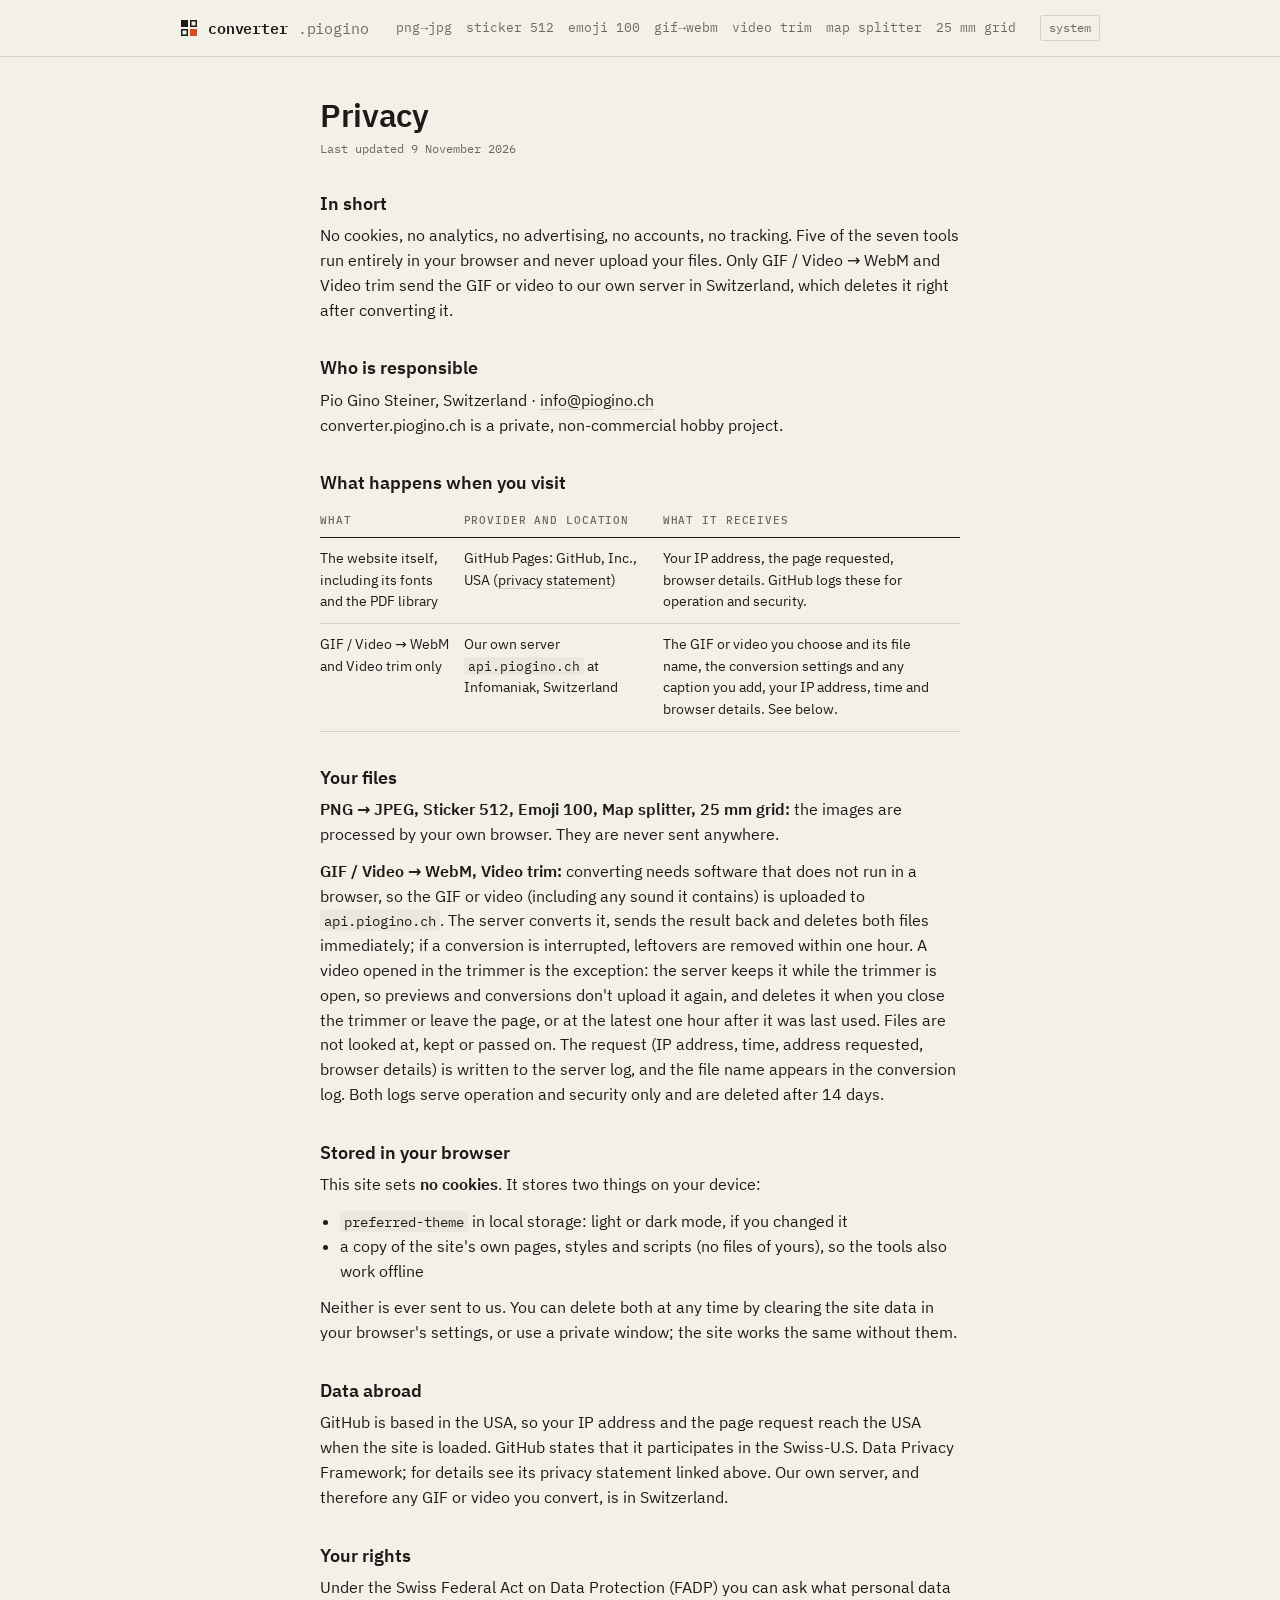
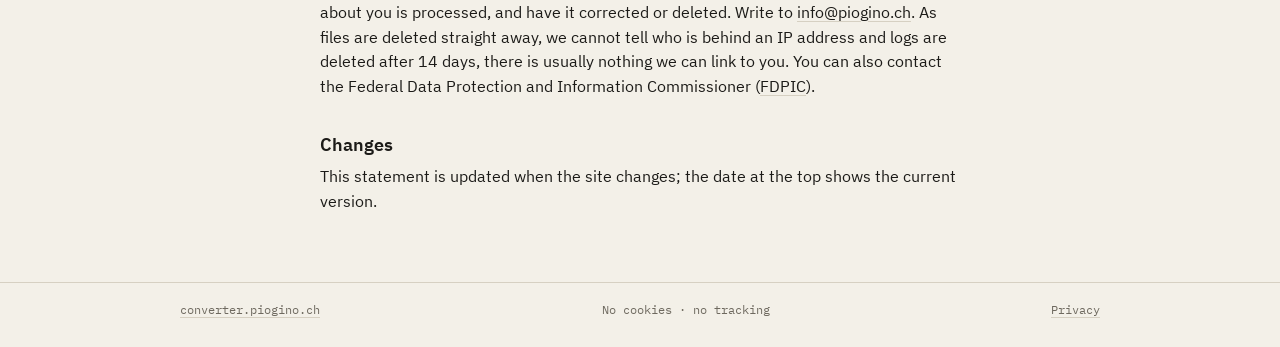
==== commit d256386b: "GIF tool: caption on WebM and GIF, white with black outline and shadow The browser draws the caption" ====
--- a/privacy.html
+++ b/privacy.html
@@ -35,7 +35,7 @@
 
   <main class="wrap prose">
     <h1>Privacy</h1>
-    <p class="updated">Last updated 2 November 2026</p>
+    <p class="updated">Last updated 9 November 2026</p>
 
     <h2>In short</h2>
     <p>No cookies, no analytics, no advertising, no accounts, no tracking. Five of the seven tools run entirely in your
@@ -55,7 +55,7 @@
           <td>Your IP address, the page requested, browser details. GitHub logs these for operation and security.</td></tr>
         <tr><td>GIF / Video → WebM and Video trim only</td>
           <td>Our own server <code>api.piogino.ch</code> at Infomaniak, Switzerland</td>
-          <td>The GIF or video you choose and its file name, the conversion settings, your IP address, time and browser details.
+          <td>The GIF or video you choose and its file name, the conversion settings and any caption you add, your IP address, time and browser details.
             See below.</td></tr>
       </tbody>
     </table></div>
--- a/assets/site.css
+++ b/assets/site.css
@@ -531,8 +531,12 @@
 .editor .actions { margin-top: 14px; }
 .video-cut { margin-top: 18px; }
 .crop-wrap { position: relative; line-height: 0; }
-.crop-wrap.cropping { cursor: crosshair; touch-action: none; user-select: none; -webkit-user-select: none; overflow: hidden; }
+.editor-stage.cropping { cursor: crosshair; touch-action: none; user-select: none; -webkit-user-select: none; }
+/* The box has been dragged past the picture: the picture is sized by crop.js so the whole box fits the stage,
+   and the checkerboard around it is the transparent space the output gets. */
+.crop-wrap.extended video, .crop-wrap.extended img { width: 100%; max-height: none; }
 .crop-box { position: absolute; box-shadow: 0 0 0 9999px rgb(0 0 0 / 0.5); outline: 1px solid #fff; cursor: move; }
+.crop-box.full { box-shadow: none; }
 .crop-handle { position: absolute; width: 14px; height: 14px; margin: -7px 0 0 -7px; background: #fff; border: 2px solid var(--accent); }
 .crop-handle.nw { left: 0; top: 0; cursor: nwse-resize; }
 .crop-handle.n { left: 50%; top: 0; cursor: ns-resize; }
@@ -548,6 +552,20 @@
 .crop-info { flex: 1 1 260px; font-family: var(--mono); }
 .crop-info.warn { color: var(--accent); }
 .layout-controls { margin-top: 4px; }
+.caption-controls { margin-bottom: 14px; }
+.caption-field { flex: 1 1 240px; }
+.field.compact.caption-field input { width: 100%; }
+.caption-canvas { position: absolute; inset: 0; width: 100%; height: 100%; pointer-events: none; }
+.hint.keys { margin-top: 6px; line-height: 1.9; }
+kbd {
+  font: 500 11px/1 var(--mono);
+  border: 1px solid var(--rule);
+  border-bottom-width: 2px;
+  border-radius: 3px;
+  padding: 2px 5px;
+  color: var(--ink);
+  white-space: nowrap;
+}
 .layout-range input[type="range"] { width: 140px; }
 .layout-range .label output { color: var(--ink); margin-left: 4px; }
 
